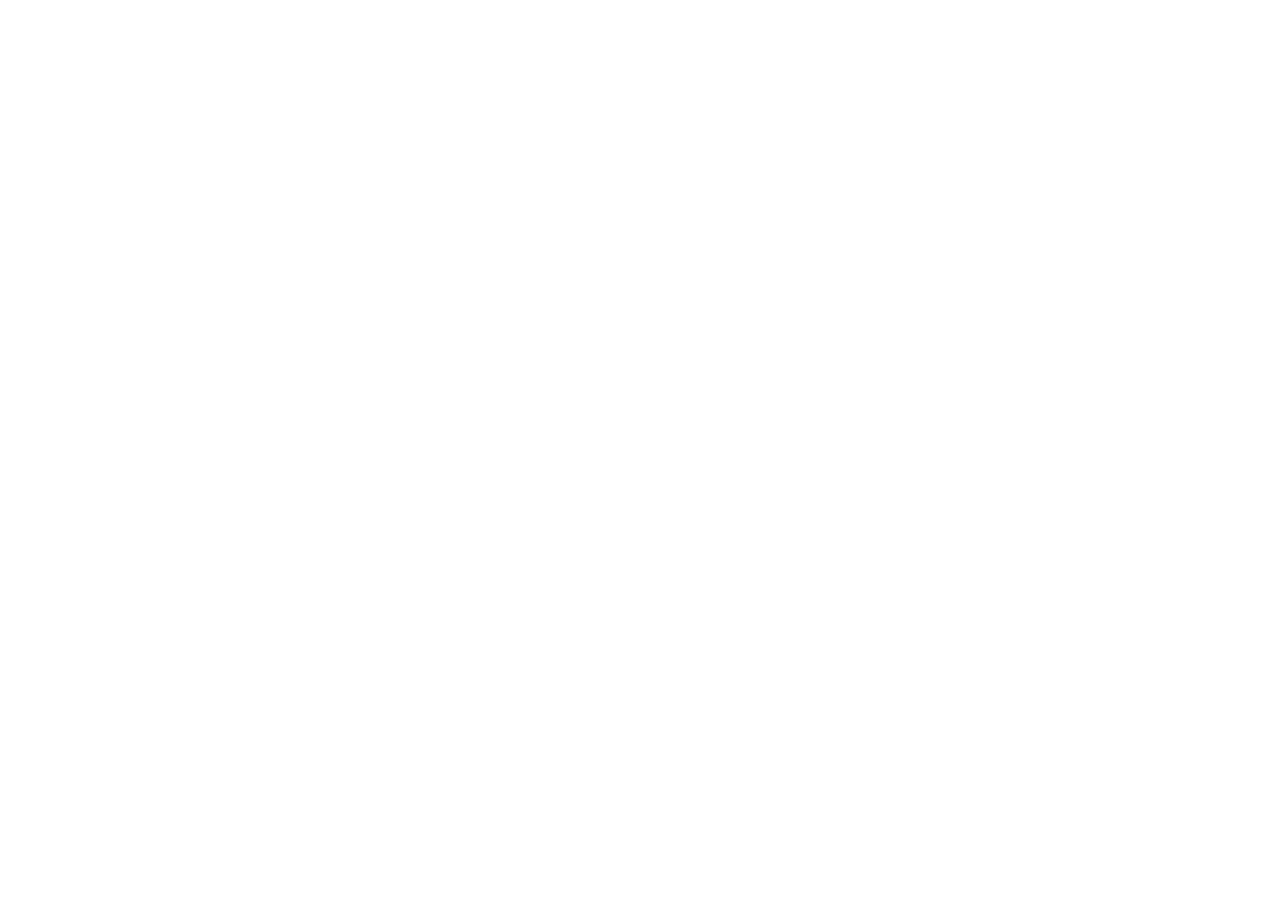
==== index.html @ 047f5f0c "Add html and link css to it" ====
<!DOCTYPE html>
<html lang="en">
<head>
    <meta charset="UTF-8">
    <meta name="viewport" content="width=device-width, initial-scale=1.0">
    <title>Sign-up</title>
    <link rel="stylesheet" href="./css/styles.css">
</head>
<body>
    
</body>
</html>
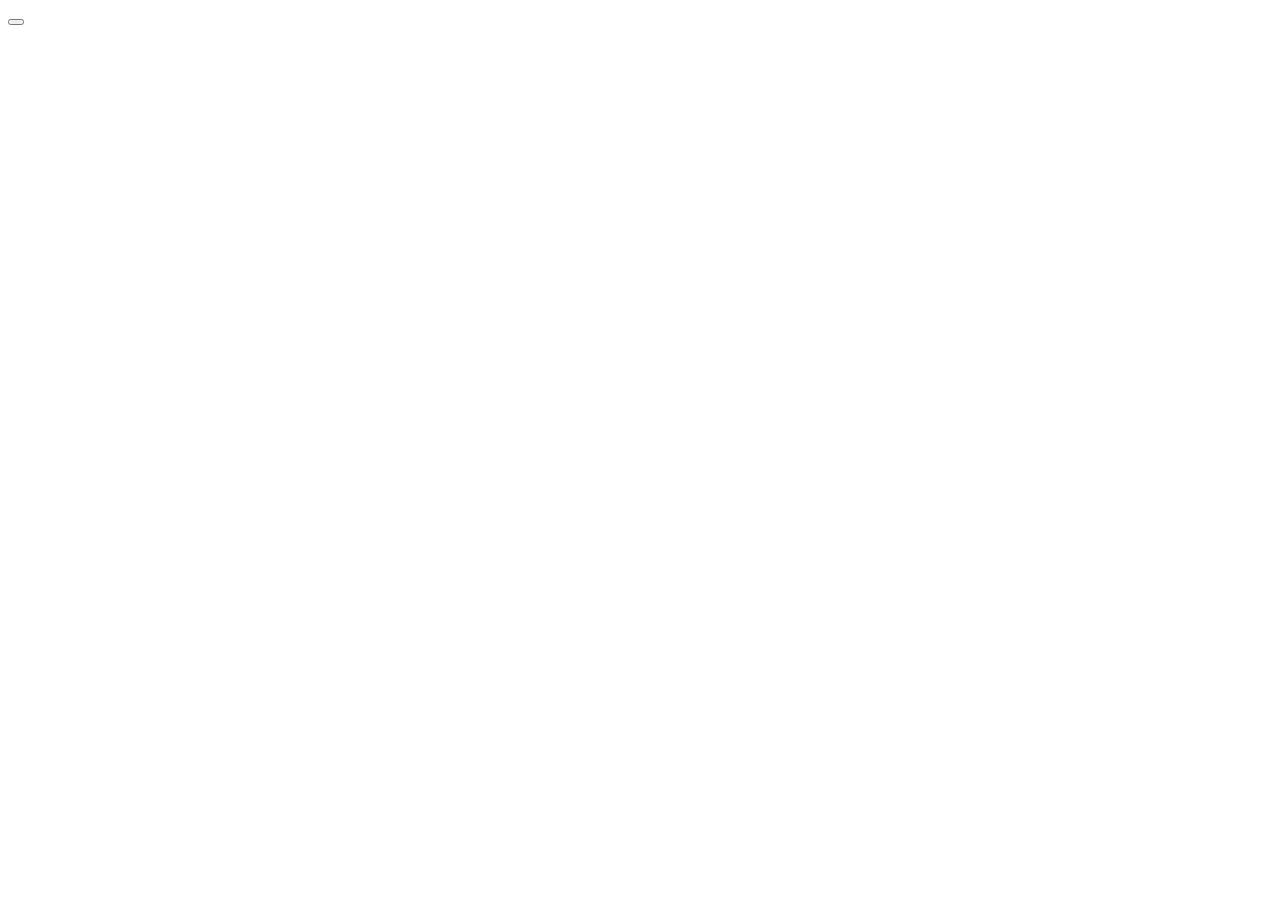
==== commit 3f986b46: "Add layout of sign-up form" ====
--- a/index.html
+++ b/index.html
@@ -7,6 +7,15 @@
     <link rel="stylesheet" href="./css/styles.css">
 </head>
 <body>
-    
+    <aside class="side-background-img"></aside>
+    <main class="content">
+        <article class="description"></article>
+        <section class="form">
+            <form id="sign-up-form" action=""></form>
+            <div class="create-account">
+                <button type="submit" form="sign-up-form"></button>
+            </div>
+        </section>
+    </main>
 </body>
 </html>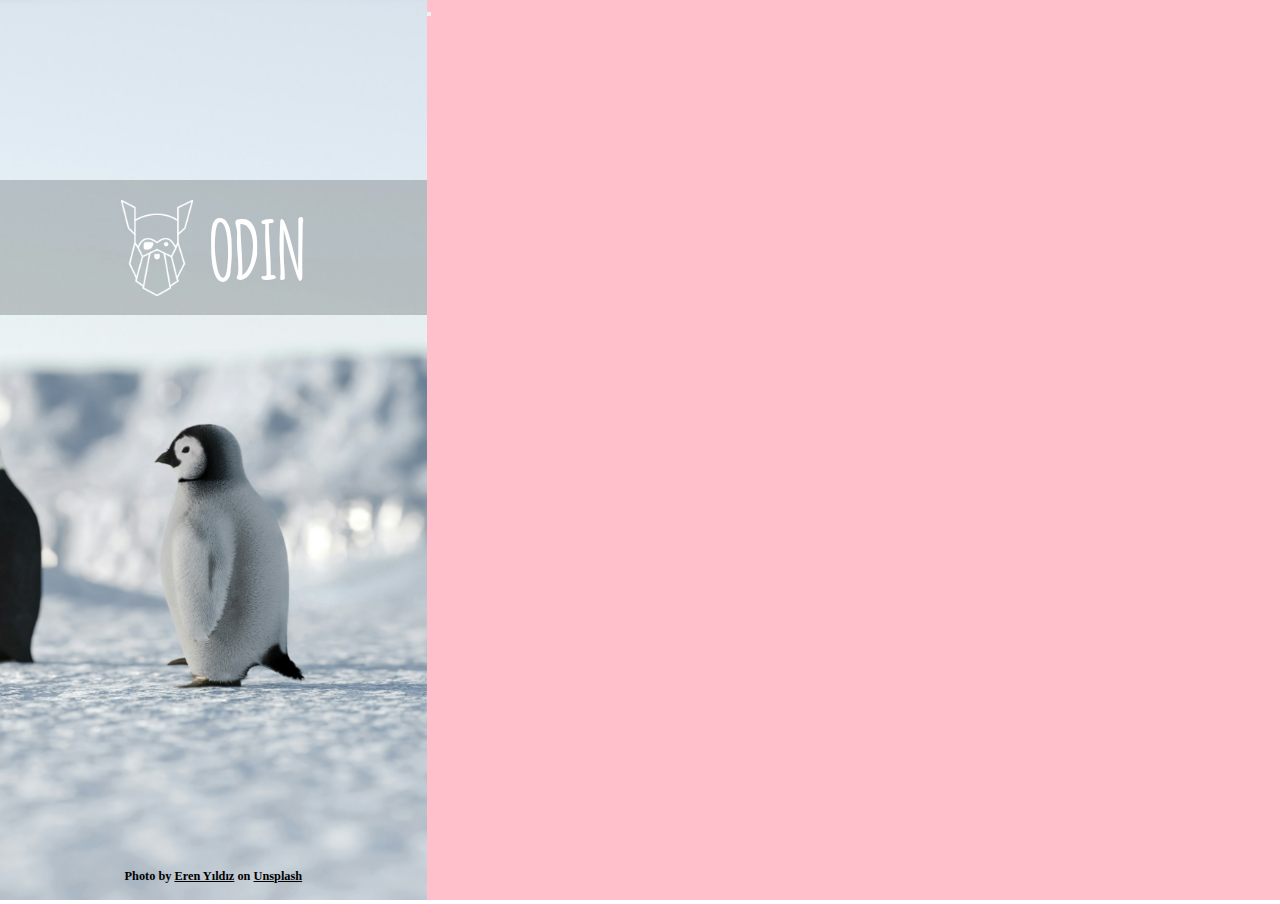
==== commit d71e3aba: "Finish layout and style of sidebar" ====
--- a/index.html
+++ b/index.html
@@ -7,7 +7,18 @@
     <link rel="stylesheet" href="./css/styles.css">
 </head>
 <body>
-    <aside class="side-background-img"></aside>
+    <aside class="side-background-img">
+        <div class="title">
+            <img id="logo" src="./img/odin-logo.png" alt="odin logo">
+            <h1>ODIN</h1>
+        </div>
+            
+        <img class="background-img" src="./img/background-image-pengu.jpg" alt="two penguins in the snow">
+
+        <div class="credit">
+            <h6>Photo by <a href="https://unsplash.com/@erenyldz89?utm_content=creditCopyText&utm_medium=referral&utm_source=unsplash">Eren Yıldız</a> on <a href="https://unsplash.com/photos/a-group-of-penguins-walking-across-a-snow-covered-field-1WnbCoQGjF8?utm_content=creditCopyText&utm_medium=referral&utm_source=unsplash">Unsplash</a></h6>
+        </div>    
+    </aside>
     <main class="content">
         <article class="description"></article>
         <section class="form">
--- a/css/styles.css
+++ b/css/styles.css
@@ -0,0 +1,93 @@
+* {
+    margin: 0;
+    padding: 0;
+    box-sizing: border-box;
+}
+
+@font-face {
+    font-family: 'amaticbold';
+    src: url('../fonts/amatic-bold-webfont.woff2') format('woff2'),
+        url('../fonts/amatic-bold-webfont.woff') format('woff');
+    font-weight: normal;
+    font-style: normal;
+}
+
+@font-face {
+    font-family: 'amatic_scregular';
+    src: url('../fonts/amaticsc-regular-webfont.woff2') format('woff2'),
+        url('../fonts/amaticsc-regular-webfont.woff') format('woff');
+    font-weight: normal;
+    font-style: normal;
+}
+
+body {
+    display: flex;
+    width: 100%;
+    height: 100vh;
+    overflow: hidden;
+}
+
+/* Aside */
+.side-background-img {
+    position: relative;
+    flex: 1;
+    height: 100%;
+}
+
+img.background-img {
+    width: 100%;
+    height: 100%;
+    object-fit: cover;
+}
+
+.title {
+    position: absolute;
+    top: 20%;
+    width: 100%;
+    height: 15%;
+
+    display: flex;
+    justify-content: center;
+    align-items: center;
+    gap: 1rem;
+
+    background-color: rgba(0, 0, 0, 0.2);
+    color: white;
+}
+
+.title h1 {
+    font-family: "amaticbold";
+    font-size: 5rem;
+
+    color: white;
+}
+
+.title #logo {
+    width: 4.5rem;
+    height: 6rem;
+} 
+
+.side-background-img .credit {
+    position: absolute;
+    width: 100%;
+    bottom: 1rem;
+
+    display: flex;
+    justify-content: center;
+    align-items: center;
+    
+    font-size: 1.15rem;
+    color: black;
+}
+
+.side-background-img .credit a {
+    color: black;
+}
+
+/* Main */
+.content {
+    flex: 2;
+    height: 100%;
+
+    background-color: pink;
+}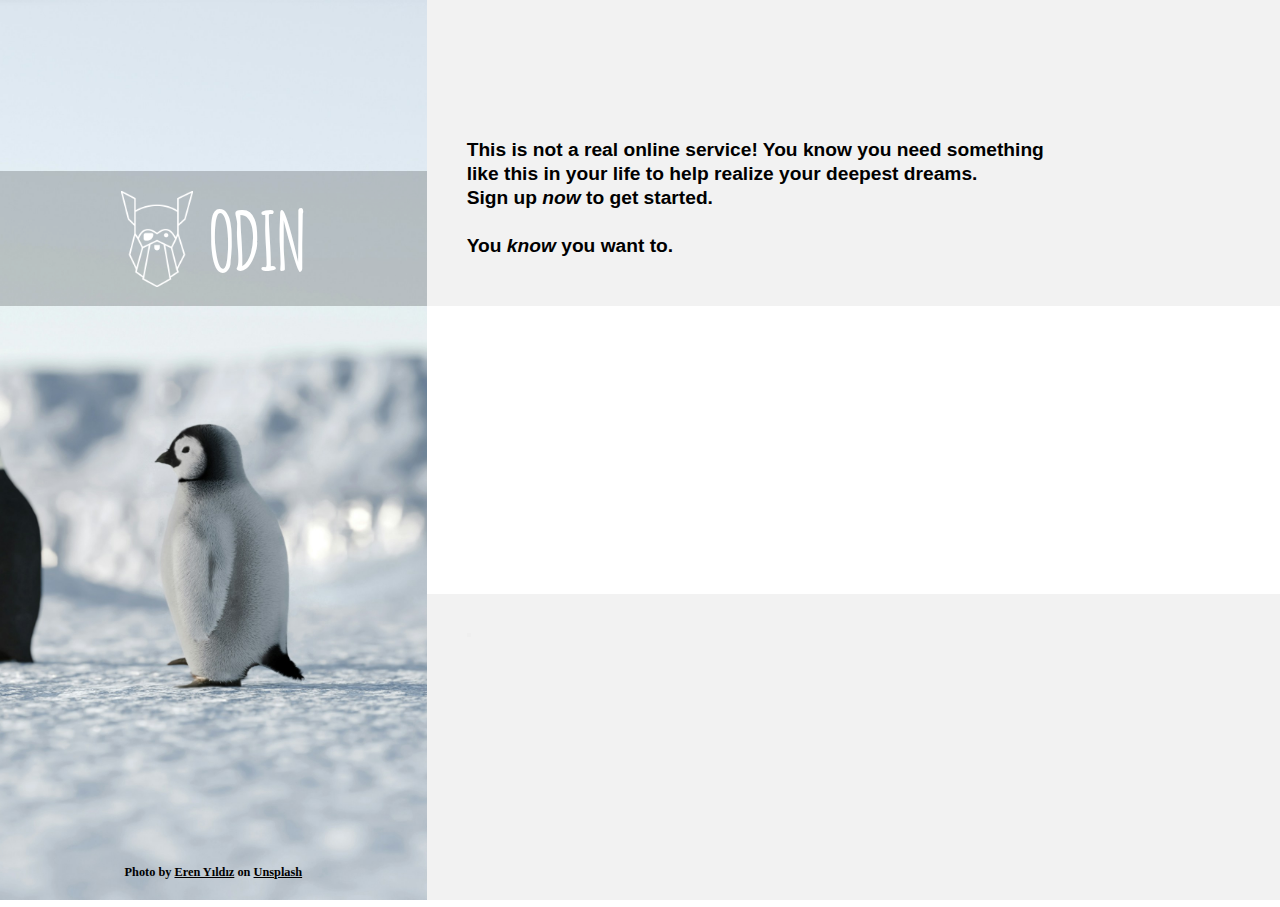
==== commit 3034271b: "Finish laying out and styling article description" ====
--- a/index.html
+++ b/index.html
@@ -19,8 +19,17 @@
             <h6>Photo by <a href="https://unsplash.com/@erenyldz89?utm_content=creditCopyText&utm_medium=referral&utm_source=unsplash">Eren Yıldız</a> on <a href="https://unsplash.com/photos/a-group-of-penguins-walking-across-a-snow-covered-field-1WnbCoQGjF8?utm_content=creditCopyText&utm_medium=referral&utm_source=unsplash">Unsplash</a></h6>
         </div>    
     </aside>
+
     <main class="content">
-        <article class="description"></article>
+        <article class="description">
+<p class="text">
+This is not a real online service! You know you need something
+like this in your life to help realize your deepest dreams.
+Sign up <span class="italic">now</span> to get started.
+
+You <span class="italic">know</span> you want to.
+</p>
+        </article>
         <section class="form">
             <form id="sign-up-form" action=""></form>
             <div class="create-account">
--- a/css/styles.css
+++ b/css/styles.css
@@ -25,6 +25,8 @@
     width: 100%;
     height: 100vh;
     overflow: hidden;
+
+    line-height: 1.5rem;
 }
 
 /* Aside */
@@ -42,7 +44,7 @@
 
 .title {
     position: absolute;
-    top: 20%;
+    top: 19%;
     width: 100%;
     height: 15%;
 
@@ -85,9 +87,44 @@
 }
 
 /* Main */
+/* Article Description */
 .content {
     flex: 2;
-    height: 100%;
+    height: 100vh;
+}
 
-    background-color: pink;
+.content > article.description,
+.content > section.form > div.create-account {
+    width: 100%;
+    height: 34vh;
+    background-color: #f2f2f2;
+}
+
+.content > section.form > form {
+    width: 100%;
+    height: 32vh;
+}
+
+.content > article.description,
+.content > section.form > form,
+.content > section.form > div.create-account {
+    padding: 1.5rem 2.5rem;
+}
+
+.content > article.description {
+    display: flex;
+    justify-content: start;
+    align-items: flex-end;
+
+    padding-bottom: 3rem;
+}
+
+article.description > p.text {
+    white-space: pre-wrap;
+    font-family: Arial, Helvetica, sans-serif;
+    font-weight: bold;
+    font-size: 1.2rem;
+    & .italic {
+        font-style: italic;
+    }
 }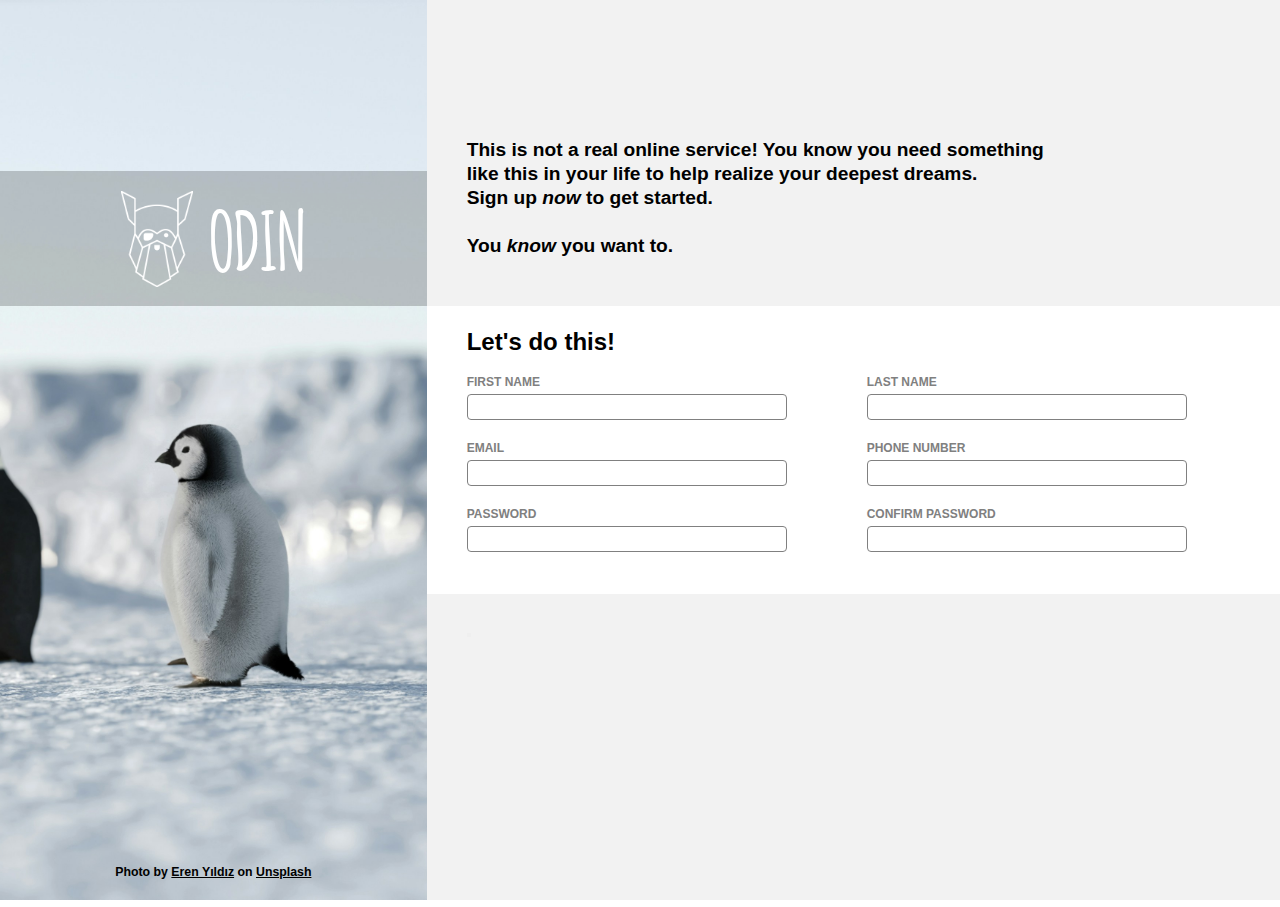
==== commit 4fe36616: "Finish middle sign-up form section" ====
--- a/index.html
+++ b/index.html
@@ -31,7 +31,45 @@
 </p>
         </article>
         <section class="form">
-            <form id="sign-up-form" action=""></form>
+            <form id="sign-up-form" action="">
+                <h2>Let's do this!</h2>
+                <div class="row">
+                    <div class="field">
+                        <label for="f-name">FIRST NAME</label>
+                        <input id="f-name" type="text" name="first-name" required>
+                    </div>
+
+                    <div class="field">
+                        <label for="l-name">LAST NAME</label>
+                        <input id="l-name" type="text" name="last-name" required>
+                    </div>
+                </div>
+
+                <div class="row">
+                    <div class="field">
+                        <label for="email">EMAIL</label>
+                        <input id="email" type="email" name="email" required>
+                    </div>
+
+                    <div class="field">
+                        <label for="phone">PHONE NUMBER</label>
+                        <input id="phone" type="tel" name="phone-number" required>
+                    </div>
+                </div>
+
+                <div class="row">
+                    <div class="field">
+                        <label for="password">PASSWORD</label>
+                        <input id="password" type="password" name="password" pattern="^.{8,}$" required>
+                    </div>
+
+                    <div class="field">
+                        <label for="confirm-password">CONFIRM PASSWORD</label>
+                        <input id="confirm-password" type="password" name="phone-confirm-password" pattern="^.{8,}$" required>
+                    </div>
+                </div>
+            </form>
+
             <div class="create-account">
                 <button type="submit" form="sign-up-form"></button>
             </div>
--- a/css/styles.css
+++ b/css/styles.css
@@ -26,6 +26,7 @@
     height: 100vh;
     overflow: hidden;
 
+    font-family: Arial, Helvetica, sans-serif;
     line-height: 1.5rem;
 }
 
@@ -121,10 +122,55 @@
 
 article.description > p.text {
     white-space: pre-wrap;
-    font-family: Arial, Helvetica, sans-serif;
     font-weight: bold;
     font-size: 1.2rem;
     & .italic {
         font-style: italic;
     }
-}+}
+
+/* Main Form */
+section.form > form {
+    display: flex;
+    flex-direction: column;
+    gap: 1rem;
+}
+
+section.form > form .row {
+    display: flex;
+    gap: 5rem;
+}
+
+section.form > form .row .field {
+    display: flex;
+    flex-direction: column;
+
+    font-size: 0.75rem;
+    font-weight: bold;
+    color: gray;
+}
+
+section.form > form .row .field > input {
+    width: 20rem;
+    height: 1.5rem;
+    padding: 0.75rem;
+    border-radius: 0.25rem;
+    border: 1px solid grey;
+}
+
+section.form > form .row .field > input:focus {
+    border: 2px solid blue;
+    box-shadow: 2px 2px 5px 1px grey;
+    outline: none;
+}
+
+section.form > form .row .field > input[type="password"]:focus:invalid {
+    border: 2px solid red;
+    box-shadow: 2px 2px 5px 1px grey;
+    outline: none;
+}
+section.form > form .row .field > input[type="password"]:focus:valid {
+    border: 2px solid #4BB543;
+    box-shadow: 2px 2px 5px 1px grey;
+    outline: none;
+}
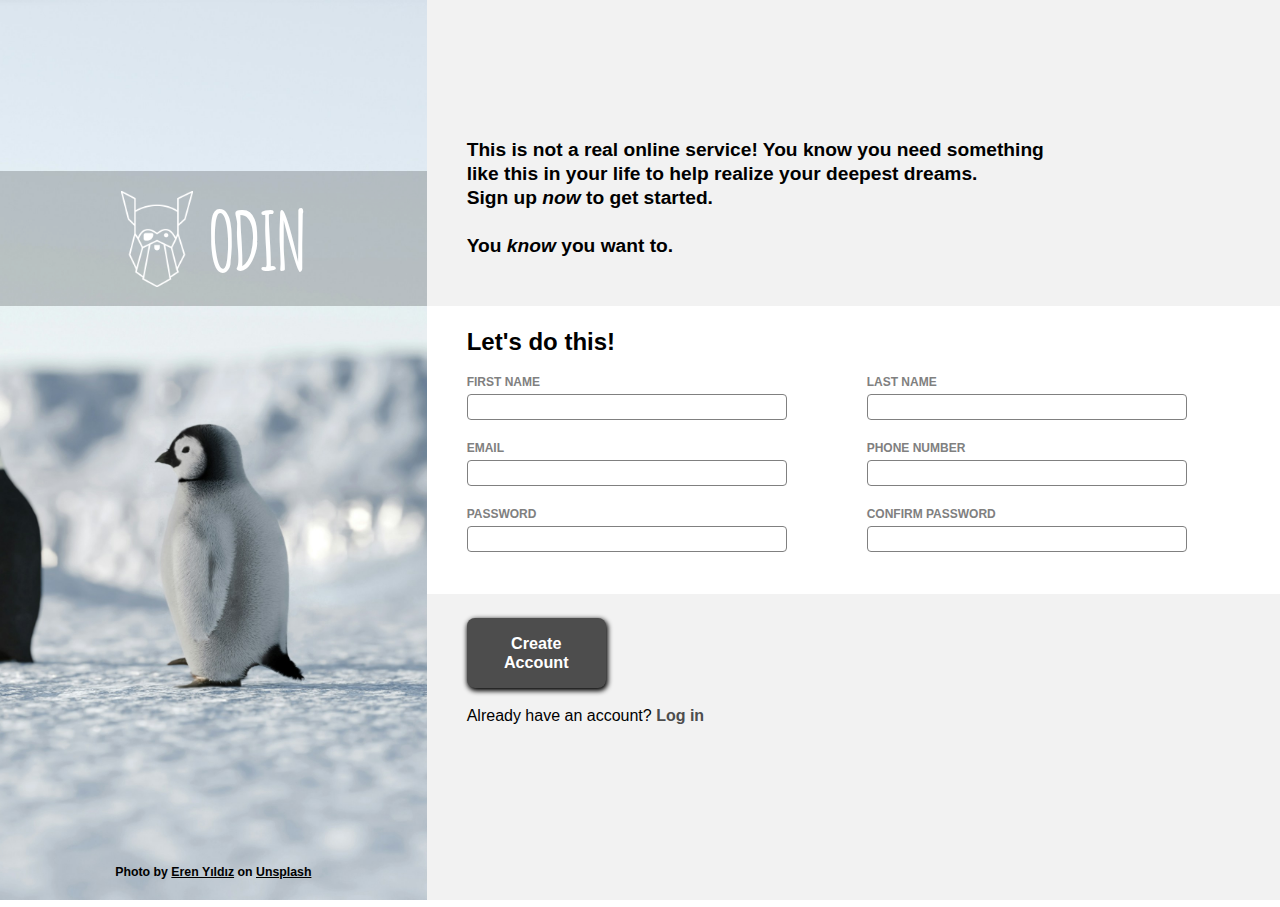
==== commit 47ea2727: "Finish adding and styling last part of form section" ====
--- a/index.html
+++ b/index.html
@@ -71,7 +71,8 @@
             </form>
 
             <div class="create-account">
-                <button type="submit" form="sign-up-form"></button>
+                <button type="submit" form="sign-up-form">Create Account</button>
+                <p>Already have an account? <a id="log-in" href="">Log in</a></p>
             </div>
         </section>
     </main>
--- a/css/styles.css
+++ b/css/styles.css
@@ -174,3 +174,30 @@
     box-shadow: 2px 2px 5px 1px grey;
     outline: none;
 }
+
+/* Main Create Account */
+.form .create-account {
+    width: 100%;
+    display: flex;
+    flex-direction: column;
+    gap: 1rem;
+}
+
+.form .create-account button {
+    width: 18%;
+    padding: 1rem 1.5rem;
+    border-radius: 0.5rem;
+    border: none;
+    background-color: #4d4d4d;
+    color: white;
+    font-weight: bold;
+    font-size: 1.01rem;
+    box-shadow: 1px 2px 5px 1px black;
+    cursor:pointer;
+}
+
+.form .create-account p a {
+    text-decoration: none;
+    color: #4d4d4d;
+    font-weight: bold;
+}
